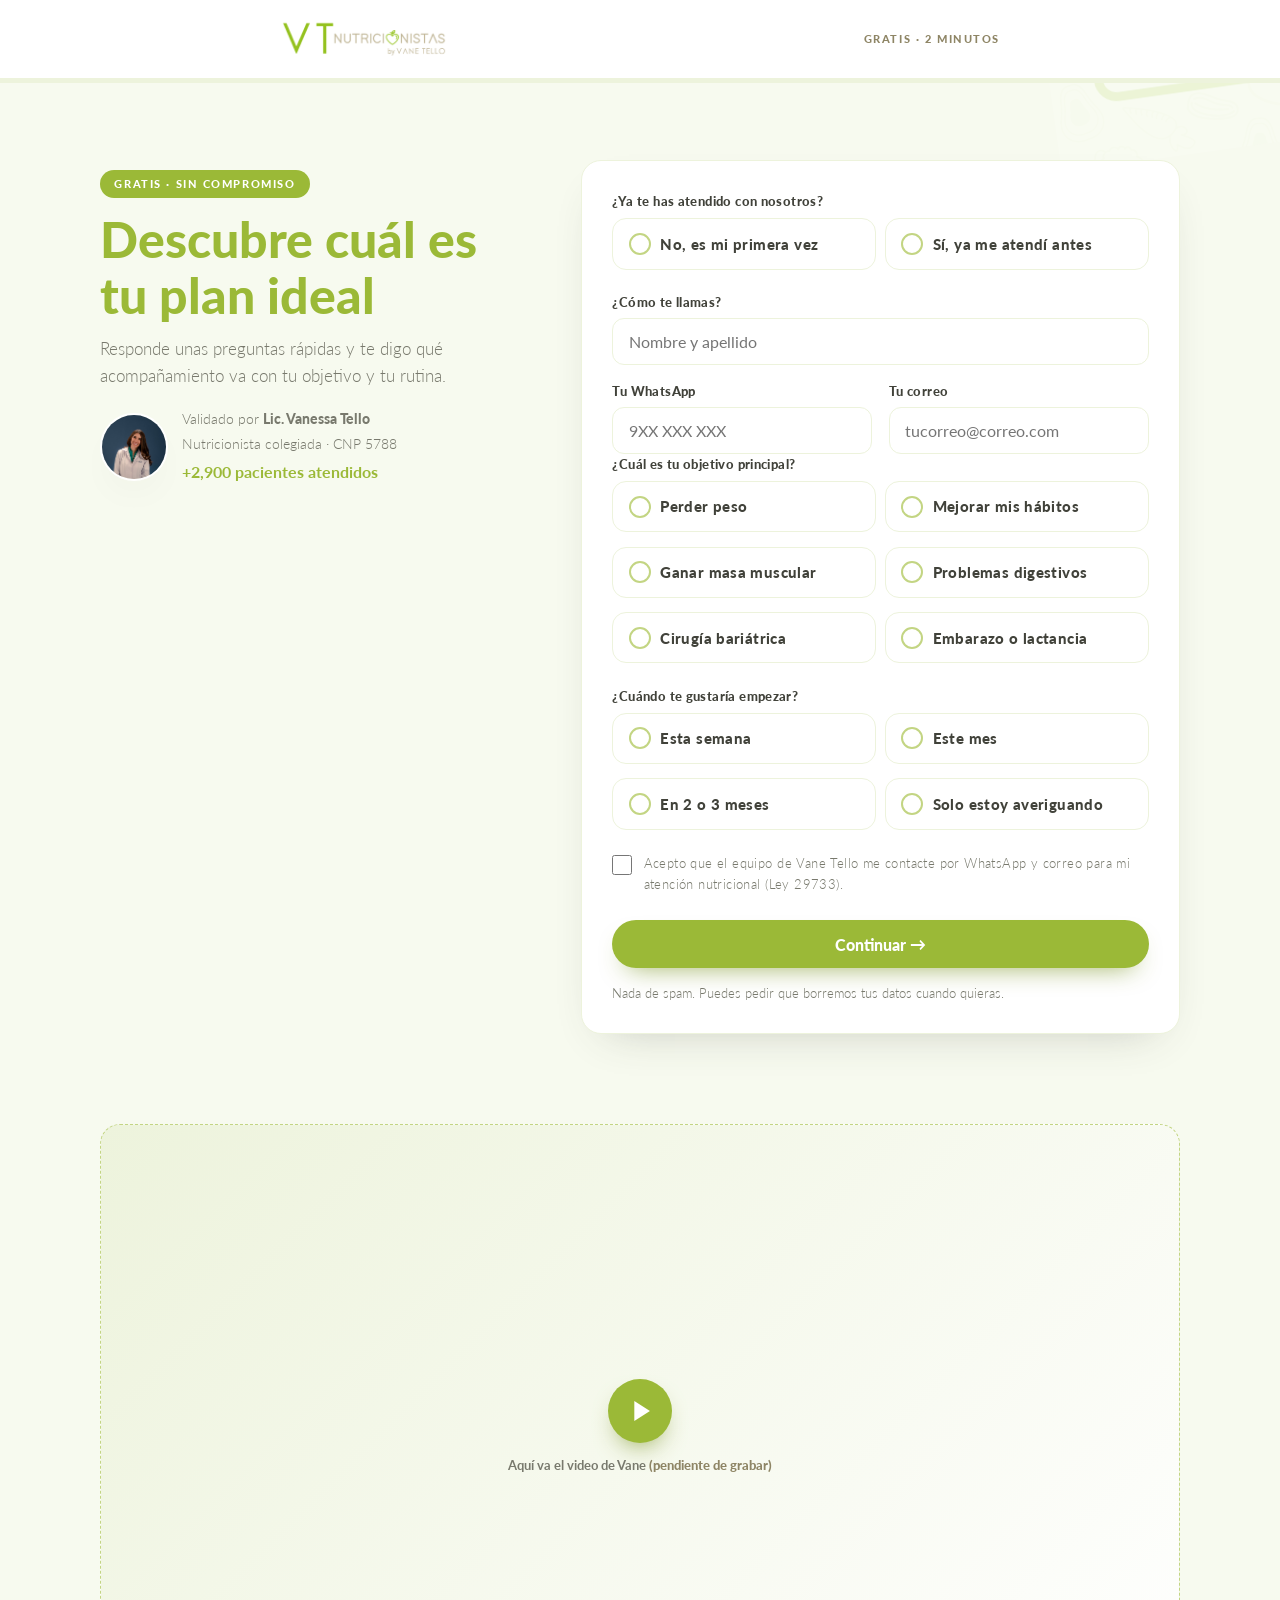
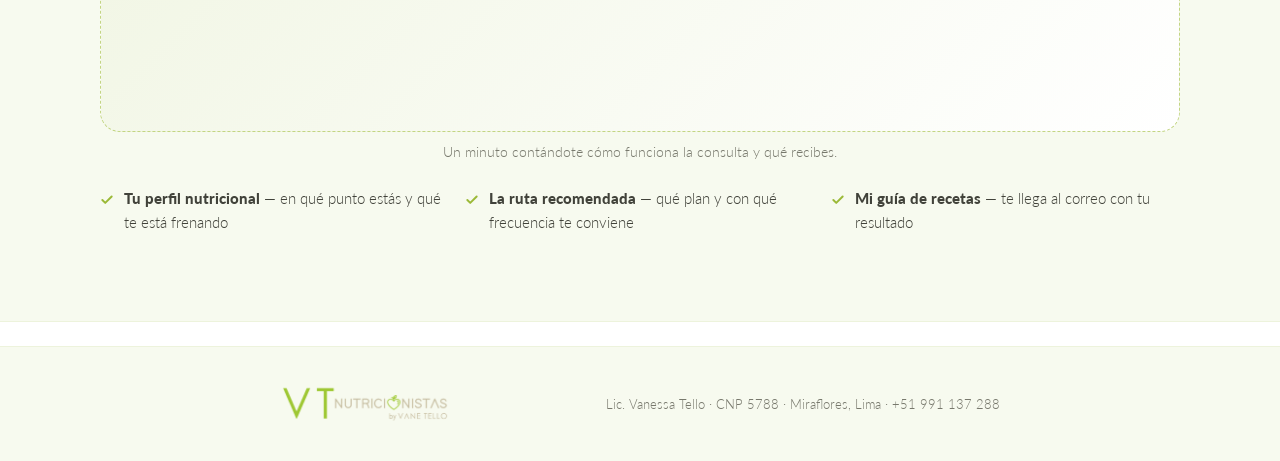
==== index.html @ fd31790a "Página de captación · https://tamibot.github.io/vt-descubre" ====
<!DOCTYPE html>
<html lang="es-PE">
<head>
<meta charset="UTF-8">
<meta name="viewport" content="width=device-width, initial-scale=1">
<title>Descubre tu plan ideal · Vane Tello</title>
<meta name="description" content="Test gratuito de 2 minutos: descubre qué tipo de plan de alimentación va con tu cuerpo, tu objetivo y tu rutina. Con la Lic. Vanessa Tello (CNP 5788).">
<link rel="icon" href="brand/VT-Verde.png">
<meta name="robots" content="noindex">
<meta name="theme-color" content="#9BB937">
<!-- Vista previa cuando el enlace se pega en WhatsApp, Instagram o Facebook.
     TODO: al publicar, cambiar el dominio de og:url y og:image por el real
     (https://descubre.vanessatello.com.pe/...). WhatsApp exige URL absoluta. -->
<meta property="og:type" content="website">
<meta property="og:site_name" content="Vane Tello · Nutrición">
<meta property="og:locale" content="es_PE">
<meta property="og:title" content="Descubre cuál es tu plan ideal · Gratis">
<meta property="og:description" content="Responde unas preguntas rápidas y te digo qué acompañamiento nutricional va con tu objetivo y tu rutina. Lic. Vanessa Tello · CNP 5788.">
<meta property="og:url" content="https://tamibot.github.io/vt-descubre/">
<meta property="og:image" content="https://tamibot.github.io/vt-descubre/img/preview-whatsapp.jpg">
<meta property="og:image:width" content="1200">
<meta property="og:image:height" content="630">
<meta property="og:image:alt" content="Lic. Vanessa Tello, nutricionista">
<meta name="twitter:card" content="summary_large_image">
<meta name="twitter:title" content="Descubre cuál es tu plan ideal · Gratis">
<meta name="twitter:description" content="Responde unas preguntas rápidas y te digo qué acompañamiento va con tu objetivo y tu rutina.">
<meta name="twitter:image" content="https://tamibot.github.io/vt-descubre/img/preview-whatsapp.jpg">
<link rel="preconnect" href="https://fonts.googleapis.com">
<link rel="preconnect" href="https://fonts.gstatic.com" crossorigin>
<!-- Marca: títulos en script (equivalente a Highest) + cuerpo en Lato, según el Manual de Identidad. -->
<link href="https://fonts.googleapis.com/css2?family=Lato:wght@300;400;700;900&display=swap" rel="stylesheet">
<style>
:root{
  --verde:#9BB937; --verde-osc:#7A9425; --verde-cl:#C3D583; --verde-pal:#EDF3DC; --verde-hum:#F7FAEF;
  --taupe:#8E8565; --taupe-cl:#C3BCA8; --naranja:#F7903C; --naranja-pal:#FEF0E3;
  --amarillo:#F4E9AB; --amarillo-pal:#FBF6DE;
  --tinta:#41423A; --tinta-sv:#78796D; --sans:'Lato',system-ui,sans-serif;
  --r:20px; --sombra:0 18px 44px -26px rgba(65,66,58,.32);
}
*{box-sizing:border-box;margin:0;padding:0}
body{
  font-family:var(--sans);font-weight:400;color:var(--tinta);background:#fff;
  font-size:17px;line-height:1.6;-webkit-font-smoothing:antialiased;
  /* teléfonos con notch: que nada quede debajo del indicador de inicio */
  padding-bottom:env(safe-area-inset-bottom);
}
img{max-width:100%;display:block}
a{color:inherit;text-decoration:none}
.wrap{width:min(720px,92vw);margin-inline:auto}
h1{font-family:var(--sans);font-weight:900;font-size:clamp(2rem,5.4vw,3.1rem);line-height:1.14;color:var(--verde)}
h2{font-family:var(--sans);font-weight:900;font-size:clamp(1.7rem,4.2vw,2.4rem);color:var(--verde);line-height:1.2}
p{max-width:60ch}
.lead{font-size:1.06rem;color:var(--tinta-sv);font-weight:300}

/* ---- barra superior ---- */
.top{
  position:sticky;top:0;z-index:40;background:rgba(255,255,255,.95);
  backdrop-filter:blur(10px);border-bottom:1px solid var(--verde-pal);
}
.top .wrap{display:flex;align-items:center;justify-content:space-between;gap:1rem;padding:.7rem 0}
.lock{display:flex;align-items:center;min-height:48px}
/* El logo es un lockup horizontal de 3:1 —"V T NUTRICIONISTAS by Vane Tello"—,
   no una marca compacta. Escalarlo por ALTURA lo dejaba en 34px de alto y unos
   100 de ancho: a ese tamaño "NUTRICIONISTAS" mide 8 píxeles y no se lee.
   Se dimensiona por ancho, que es la medida que manda en un lockup. */
.lock img{width:clamp(140px,36vw,168px);height:auto}
.lock b{font-weight:300;letter-spacing:.24em;font-size:.78rem;color:var(--verde-osc);text-transform:uppercase;white-space:nowrap}
.paso-tag{font-size:.7rem;font-weight:900;letter-spacing:.14em;text-transform:uppercase;color:var(--taupe);white-space:nowrap}
.barra{height:4px;background:var(--verde-pal)}
.barra i{display:block;height:100%;width:0;background:var(--verde);transition:width .45s cubic-bezier(.2,.8,.2,1)}
@media(max-width:520px){.lock b{letter-spacing:.1em;font-size:.7rem}.paso-tag{font-size:.62rem}}
@media(max-width:899px){
  /* En móvil la promesa se comprime: el primer campo tiene que verse ya. */
  .promesa h1{font-size:1.75rem;margin:.5rem 0 .4rem}
  .promesa .lead{font-size:.94rem}
  .promesa .avala{display:none}          /* la credibilidad se repite abajo */
  .entrada{gap:.9rem}
}

/* ---- pasos ---- */
.paso{display:none;padding:clamp(1.6rem,4vw,2.8rem) 0 3.4rem;animation:entra .45s cubic-bezier(.2,.8,.2,1)}
.paso.on{display:block}
@keyframes entra{from{opacity:0;transform:translateY(12px)}to{opacity:1;transform:none}}

/* ---- entrada (promesa + primer formulario juntos, sin clic previo) ---- */
.hero{background:var(--verde-hum);border-bottom:1px solid var(--verde-pal);position:relative;overflow:hidden}
.hero .deco{position:absolute;right:-9%;top:-16%;width:min(360px,44vw);opacity:.12;pointer-events:none;transform:rotate(-8deg)}
.hero .wrap{position:relative;z-index:2;padding:clamp(1.2rem,3vw,2rem) 0 clamp(1.4rem,3vw,2rem)}
@media(min-width:900px){.hero .wrap{width:min(1080px,94vw)}}
/* Entrada en dos columnas: la promesa a la izquierda, el formulario a la derecha.
   El objetivo es que el primer campo se vea sin hacer scroll. */
.entrada{display:grid;gap:1.2rem}
@media(min-width:900px){
  .entrada{grid-template-columns:.85fr 1.15fr;gap:2.4rem;align-items:start}
  .promesa{padding-top:.5rem}
}
.hero .card{margin-top:0}
.bajo{padding-bottom:clamp(1.6rem,4vw,2.6rem)}

/* Video: por ahora un marco con el botón de play. Se reemplaza por el iframe. */
.video{margin-top:1.6rem}
.video-marco{
  position:relative;aspect-ratio:16/9;border-radius:var(--r);overflow:hidden;
  background:linear-gradient(135deg,var(--verde-pal),#fff);
  border:1.5px dashed var(--verde-cl);
  display:flex;flex-direction:column;align-items:center;justify-content:center;gap:.7rem;
}
.video-play{
  width:64px;height:64px;border-radius:50%;border:0;cursor:pointer;
  background:var(--verde);color:#fff;display:grid;place-items:center;
  box-shadow:0 12px 26px -12px rgba(122,148,37,.9);transition:transform .2s,background .2s;
}
.video-play:hover{background:var(--verde-osc);transform:scale(1.06)}
.video-nota{font-size:.84rem;color:var(--tinta-sv);font-weight:700}
.video-nota b{color:var(--taupe);font-weight:900}
.video-pie{font-size:.86rem;color:var(--tinta-sv);font-weight:300;margin-top:.6rem;text-align:center;margin-inline:auto}
.gratis{
  display:inline-block;background:var(--verde);color:#fff;border-radius:999px;
  padding:.3rem .9rem;font-size:.7rem;font-weight:900;letter-spacing:.14em;text-transform:uppercase;
}
.hero h1{margin:.8rem 0 .7rem}
.entrega{list-style:none;display:grid;gap:.4rem;margin-top:1.4rem}
@media(min-width:700px){.entrega{grid-template-columns:repeat(3,1fr);gap:1rem}}
.entrega li{padding-left:1.5rem;position:relative;font-size:.96rem;font-weight:300}
.entrega li b{font-weight:900}
.entrega li::before{
  content:'';position:absolute;left:0;top:.5em;width:14px;height:14px;background:var(--verde);
  mask:url("data:image/svg+xml,%3Csvg xmlns='http://www.w3.org/2000/svg' viewBox='0 0 24 24'%3E%3Cpath d='M20 6L9 17l-5-5' fill='none' stroke='%23000' stroke-width='3.4' stroke-linecap='round' stroke-linejoin='round'/%3E%3C/svg%3E") center/14px no-repeat;
}
.avala{display:flex;align-items:center;gap:.85rem;margin-top:1.2rem;font-size:.86rem;color:var(--tinta-sv);font-weight:300}
.avala img{width:68px;height:68px;border-radius:50%;object-fit:cover;object-position:52% 16%;border:2.5px solid #fff;box-shadow:var(--sombra);flex:0 0 auto}
.avala .cnp{display:block;margin-top:.18rem}
.avala .pac{display:block;margin-top:.3rem;font-size:.98rem;font-weight:700;color:var(--verde)}

/* ---- formularios ---- */
.card{
  background:#fff;border:1px solid var(--verde-pal);border-radius:var(--r);
  padding:clamp(1.2rem,3vw,1.9rem);box-shadow:var(--sombra);
}
.campo{margin-bottom:1.05rem}
form > .campo:last-of-type{margin-bottom:0}
.dos > .campo{margin-bottom:0}   /* el espacio lo da el gap de la grilla */
label{display:block;font-size:.8rem;font-weight:900;letter-spacing:.03em;margin-bottom:.35rem}
label small{display:block;font-weight:300;letter-spacing:0;color:var(--tinta-sv);font-size:.8rem;margin-top:.1rem}
input,select{
  width:100%;font-family:var(--sans);font-size:1rem;color:var(--tinta);background:#fff;
  padding:.8rem .95rem;border:1.5px solid var(--verde-pal);border-radius:12px;
  transition:border-color .2s,box-shadow .2s;
}
input:focus,select:focus{outline:0;border-color:var(--verde);box-shadow:0 0 0 4px rgba(155,185,55,.17)}
input[aria-invalid=true]{border-color:var(--naranja);background:var(--naranja-pal)}
.err{display:none;font-size:.8rem;color:#C2571A;font-weight:700;margin-top:.3rem}
input[aria-invalid=true]~.err{display:block}
.dos{display:grid;gap:1.05rem}
@media(min-width:600px){.dos{grid-template-columns:1fr 1fr}}

/* opciones */
fieldset{border:0}
legend{font-size:.8rem;font-weight:900;letter-spacing:.03em;margin-bottom:.4rem}
legend small{display:block;font-weight:300;letter-spacing:0;color:var(--tinta-sv);font-size:.8rem}
.ops{display:grid;gap:.55rem}
@media(min-width:560px){.ops.g2{grid-template-columns:1fr 1fr}}
.op{position:relative}
.op input{position:absolute;opacity:0;width:0;height:0}
.op span{
  display:flex;align-items:center;gap:.6rem;cursor:pointer;
  border:1.5px solid var(--verde-pal);border-radius:14px;padding:.78rem .95rem;
  font-size:.95rem;transition:border-color .2s,background .2s,transform .2s;
}
.op span::before{
  content:'';flex:0 0 18px;height:18px;border-radius:50%;
  border:2px solid var(--verde-cl);transition:background .2s,border-color .2s,box-shadow .2s;
}
.op input:checked+span{border-color:var(--verde);background:var(--verde-hum)}
.op input:checked+span::before{background:var(--verde);border-color:var(--verde);box-shadow:inset 0 0 0 3px #fff}
.op input:focus-visible+span{box-shadow:0 0 0 4px rgba(155,185,55,.2)}
.op span:hover{transform:translateX(2px)}
.ops.multi .op span::before{border-radius:5px}

/* consentimiento */
.consent{display:flex;gap:.7rem;align-items:flex-start;margin-top:1.1rem;font-size:.84rem;font-weight:300;color:var(--tinta-sv)}
.consent input{width:20px;height:20px;flex:0 0 20px;margin-top:2px;accent-color:var(--verde)}

/* botones */
.btn{
  display:inline-flex;align-items:center;justify-content:center;gap:.5rem;
  font-family:var(--sans);font-weight:900;font-size:1rem;
  padding:.92rem 1.7rem;border:0;border-radius:999px;cursor:pointer;
  transition:transform .22s cubic-bezier(.2,.8,.2,1),box-shadow .22s,background .22s,border-color .22s;
}
.btn-p{background:var(--verde);color:#fff;box-shadow:0 12px 26px -14px rgba(122,148,37,.85)}
.btn-p:hover{background:var(--verde-osc);transform:translateY(-2px)}
.btn-p:disabled{background:var(--taupe-cl);box-shadow:none;cursor:wait;transform:none}
.btn-s{background:#fff;color:var(--taupe);border:1.5px solid var(--taupe-cl);font-weight:700}
.btn-s:hover{border-color:var(--taupe);transform:translateY(-2px)}
.btn-wa{background:var(--naranja);color:#fff;box-shadow:0 12px 26px -14px rgba(247,144,60,.9)}
.btn-wa:hover{transform:translateY(-2px);filter:brightness(1.05)}
.acciones{display:flex;flex-wrap:wrap;gap:.7rem;align-items:center;margin-top:1.5rem}
.acciones .btn-p{flex:1;min-width:210px}
.aviso{font-size:.8rem;color:var(--tinta-sv);font-weight:300;margin-top:.9rem}

/* cabecera de paso */
.paso-cab{margin-bottom:1.5rem}
.paso-cab .n{font-size:.72rem;font-weight:900;letter-spacing:.16em;text-transform:uppercase;color:var(--verde-osc)}
.paso-cab h2{margin:.3rem 0 .35rem}
.paso-cab p{color:var(--tinta-sv);font-weight:300}
.aviso-vuelve{
  background:var(--verde-pal);border-radius:14px;padding:.8rem 1rem;font-size:.92rem;
  color:var(--tinta);margin-bottom:1rem;line-height:1.5;
}
.retomar{
  background:var(--amarillo-pal);border:1px solid var(--amarillo);border-radius:14px;
  padding:.8rem 1rem;font-size:.9rem;margin-bottom:1.2rem;font-weight:300;
}
.retomar b{font-weight:900}

/* ---- resultado ---- */
.res-hero{background:var(--verde);color:#fff;border-radius:var(--r);padding:clamp(1.5rem,4vw,2.3rem);position:relative;overflow:hidden}
.res-hero .et{font-size:.72rem;font-weight:900;letter-spacing:.16em;text-transform:uppercase;opacity:.85}
.res-hero h2{color:#fff;margin:.35rem 0 .55rem;position:relative}
.res-hero p{color:rgba(255,255,255,.93);font-weight:300;position:relative}
.rec{display:grid;gap:1rem;margin-top:1.3rem}
@media(min-width:680px){.rec{grid-template-columns:1.1fr .9fr}}
.eti{font-size:.72rem;font-weight:900;letter-spacing:.16em;text-transform:uppercase;color:var(--taupe)}
.rec-plan{background:var(--amarillo-pal);border:1px solid var(--amarillo);border-radius:16px;padding:1.25rem}
/* Los iconos vienen con fondo blanco (no transparente): multiply los integra al bloque. */
.rec-plan img{width:54px;margin-bottom:.45rem;mix-blend-mode:multiply}
.rec-plan .t{font-family:var(--sans);font-size:1.5rem;color:var(--verde-osc);line-height:1.2}
.rec-lista{background:var(--verde-hum);border:1px solid var(--verde-pal);border-radius:16px;padding:1.25rem}
.rec-lista ul{list-style:none;display:grid;gap:.55rem;font-size:.94rem;margin-top:.5rem;font-weight:300}
.rec-lista li{padding-left:1.4rem;position:relative}
.rec-lista li::before{
  content:'';position:absolute;left:0;top:.42em;width:14px;height:14px;background:var(--verde);
  mask:url("data:image/svg+xml,%3Csvg xmlns='http://www.w3.org/2000/svg' viewBox='0 0 24 24'%3E%3Cpath d='M20 6L9 17l-5-5' fill='none' stroke='%23000' stroke-width='3.4' stroke-linecap='round' stroke-linejoin='round'/%3E%3C/svg%3E") center/14px no-repeat;
}
.res-cta{background:#fff;border:1px solid var(--verde-pal);border-radius:16px;padding:1.35rem;margin-top:1rem;text-align:center}
.res-cta p{margin-inline:auto}

footer{background:var(--verde-hum);border-top:1px solid var(--verde-pal);padding:1.8rem 0;margin-top:1.5rem}
footer .wrap{display:flex;flex-wrap:wrap;gap:.9rem;justify-content:space-between;align-items:center;font-size:.82rem;color:var(--tinta-sv);font-weight:300}
/* En el teléfono se toca con el dedo: 44px mínimo en todo lo que se pulsa. */
footer a{display:inline-flex;align-items:center;min-height:44px}
footer img{width:170px;opacity:.9}

.sr{position:absolute;width:1px;height:1px;overflow:hidden;clip:rect(0 0 0 0);white-space:nowrap}
@media(prefers-reduced-motion:reduce){*{animation:none!important;transition:none!important}}
</style>
</head>
<body>

<div class="top">
  <div class="wrap">
    <a class="lock" href="index.html"><img src="brand/VT-Hoja-membretada.png" alt="VT Nutricionistas by Vane Tello"></a>
    <span class="paso-tag" id="tag">Gratis · 2 minutos</span>
  </div>
  <div class="barra"><i id="barra"></i></div>
</div>

<p class="sr" role="status" aria-live="polite" id="anuncio"></p>

<!-- ============ PASO 1 · PROMESA + CONTACTO (una sola pantalla) ============ -->
<section class="paso on hero" id="p1">
  <img class="deco" src="brand/Cita-unica-virtual.png" alt="">
  <div class="wrap entrada">
    <!-- Columna izquierda: la promesa, corta. En móvil va arriba del formulario
         pero comprimida, para que el primer campo quede sobre la línea de pliegue. -->
    <div class="promesa">
      <span class="gratis">Gratis · sin compromiso</span>
      <h1>Descubre cuál es<br>tu plan ideal</h1>
      <p class="lead">Responde unas preguntas rápidas y te digo qué acompañamiento va con tu objetivo y tu rutina.</p>
      <div class="avala">
        <img src="img/foto-vanessa-1-final.jpg" alt="">
        <span>Validado por <b style="font-weight:900">Lic. Vanessa Tello</b>
          <span class="cnp">Nutricionista colegiada · CNP 5788</span>
          <span class="pac">+2,900 pacientes atendidos</span></span>
      </div>
    </div>

    <!-- Columna derecha: el formulario. Es lo primero que se ve. -->
    <form class="card" id="f1" novalidate>
      <div class="retomar" id="retomar" hidden>Te habías quedado a medias. <b>Retomamos donde lo dejaste.</b></div>
      <fieldset class="campo">
        <legend>¿Ya te has atendido con nosotros?</legend>
        <div class="ops g2">
          <label class="op"><input type="radio" name="ya_paciente" value="No, es mi primera vez" required><span>No, es mi primera vez</span></label>
          <label class="op"><input type="radio" name="ya_paciente" value="Sí, ya me atendí antes"><span>Sí, ya me atendí antes</span></label>
        </div>
      </fieldset>
      <div class="campo">
        <label for="nombre">¿Cómo te llamas?</label>
        <input id="nombre" name="nombre" required autocomplete="name" autocapitalize="words" placeholder="Nombre y apellido">
        <span class="err">Escribe tu nombre.</span>
      </div>
      <div class="dos">
        <div class="campo">
          <label for="whatsapp">Tu WhatsApp</label>
          <input id="whatsapp" name="whatsapp" required inputmode="tel" autocomplete="tel" placeholder="9XX XXX XXX">
          <span class="err">Revisa el número: 9 dígitos si es de Perú.</span>
        </div>
        <div class="campo" id="campo-email">
          <label for="email">Tu correo</label>
          <input id="email" name="email" type="email" required autocomplete="email" inputmode="email" autocapitalize="off" spellcheck="false" placeholder="tucorreo@correo.com">
          <span class="err">Revisa el correo.</span>
        </div>
      </div>
      <fieldset class="campo" id="campo-objetivo">
        <legend>¿Cuál es tu objetivo principal?</legend>
        <div class="ops g2">
          <label class="op"><input type="radio" name="objetivo" value="Perder peso" required><span>Perder peso</span></label>
          <label class="op"><input type="radio" name="objetivo" value="Mejorar mis hábitos"><span>Mejorar mis hábitos</span></label>
          <label class="op"><input type="radio" name="objetivo" value="Ganar masa muscular"><span>Ganar masa muscular</span></label>
          <label class="op"><input type="radio" name="objetivo" value="Problemas digestivos"><span>Problemas digestivos</span></label>
          <label class="op"><input type="radio" name="objetivo" value="Cirugía bariátrica"><span>Cirugía bariátrica</span></label>
          <label class="op"><input type="radio" name="objetivo" value="Embarazo o lactancia"><span>Embarazo o lactancia</span></label>
        </div>
      </fieldset>
      <fieldset class="campo" id="campo-cuando">
        <legend>¿Cuándo te gustaría empezar?</legend>
        <div class="ops g2">
          <label class="op"><input type="radio" name="cuando" value="Esta semana" required><span>Esta semana</span></label>
          <label class="op"><input type="radio" name="cuando" value="Este mes"><span>Este mes</span></label>
          <label class="op"><input type="radio" name="cuando" value="En 2 o 3 meses"><span>En 2 o 3 meses</span></label>
          <label class="op"><input type="radio" name="cuando" value="Solo estoy averiguando"><span>Solo estoy averiguando</span></label>
        </div>
      </fieldset>
      <label class="consent">
        <input type="checkbox" name="consentimiento" value="si" required>
        <span>Acepto que el equipo de Vane Tello me contacte por WhatsApp y correo para mi atención nutricional (Ley 29733).</span>
      </label>
      <div class="aviso-vuelve" id="aviso-vuelve" hidden>
        Con tu nombre y tu número nos alcanza: ya tenemos tu historia.
        <b>Te escribimos por WhatsApp para retomar.</b>
      </div>
      <div class="acciones">
        <button class="btn btn-p" type="submit">Continuar →</button>
      </div>
      <p class="aviso">Nada de spam. Puedes pedir que borremos tus datos cuando quieras.</p>
    </form>
  </div>

  <!-- Debajo del pliegue: el video y el detalle. Quien ya se convenció llena arriba;
       quien necesita más, baja. -->
  <div class="wrap bajo">
    <!-- TODO video: reemplazar este bloque por el iframe de YouTube o Vimeo cuando
         Vane grabe el video. Sin autoplay: arranca cuando la persona le da play. -->
    <div class="video" id="video">
      <div class="video-marco">
        <button class="video-play" type="button" aria-label="Reproducir el video de presentación">
          <svg viewBox="0 0 24 24" width="34" height="34" aria-hidden="true">
            <path d="M8 5v14l11-7z" fill="currentColor"/>
          </svg>
        </button>
        <span class="video-nota">Aquí va el video de Vane <b>(pendiente de grabar)</b></span>
      </div>
      <p class="video-pie">Un minuto contándote cómo funciona la consulta y qué recibes.</p>
    </div>

    <ul class="entrega">
      <li><b>Tu perfil nutricional</b> — en qué punto estás y qué te está frenando</li>
      <li><b>La ruta recomendada</b> — qué plan y con qué frecuencia te conviene</li>
      <li><b>Mi guía de recetas</b> — te llega al correo con tu resultado</li>
    </ul>
  </div>
</section>

<!-- ============ PASO 2 · PERFIL ============ -->
<section class="paso" id="p2">
  <div class="wrap">
    <div class="paso-cab">
      <span class="n">Paso 2 de 2</span>
      <h2>Cuéntame de ti</h2>
      <p>Última pregunta y te muestro tu resultado.</p>
    </div>
    <form class="card" id="f2" novalidate>
      <fieldset class="campo">
        <legend>¿Cómo prefieres atenderte?</legend>
        <div class="ops g2">
          <label class="op"><input type="radio" name="modalidad" value="Virtual (Zoom)" required><span>Virtual, por Zoom</span></label>
          <label class="op"><input type="radio" name="modalidad" value="Presencial (Miraflores)"><span>Presencial en Miraflores</span></label>
          <label class="op"><input type="radio" name="modalidad" value="Cualquiera"><span>La que haya antes</span></label>
        </div>
      </fieldset>
      <div class="dos">
        <div class="campo">
          <label for="edad">Tu edad</label>
          <select id="edad" name="edad" required>
            <option value="">Elige</option>
            <option>Menos de 25</option><option>25 a 34</option><option>35 a 44</option>
            <option>45 a 54</option><option>55 o más</option>
          </select>
        </div>
        <div class="campo">
          <label for="pais">¿Desde dónde nos escribes?</label>
          <select id="pais" name="pais" required>
            <option value="">Elige tu país</option>
            <option>Perú</option>
            <option>Estados Unidos</option><option>España</option><option>Chile</option>
            <option>Argentina</option><option>México</option><option>Colombia</option>
            <option>Ecuador</option><option>Bolivia</option><option>Otro</option>
          </select>
        </div>
      </div>
      <div class="dos" id="zona-peru" hidden>
        <div class="campo">
          <label for="estado">¿En qué departamento?</label>
          <select id="estado" name="estado">
            <option value="">Elige</option>
            <option>Lima</option><option>Arequipa</option><option>La Libertad</option>
            <option>Piura</option><option>Lambayeque</option><option>Cusco</option>
            <option>Junín</option><option>Áncash</option><option>Ica</option>
            <option>Callao</option><option>Otro departamento</option>
          </select>
        </div>
        <div class="campo" id="campo-distrito" hidden>
          <label for="distrito">¿En qué distrito?</label>
          <select id="distrito" name="distrito">
            <option value="">Elige</option>
            <option>Miraflores</option><option>San Isidro</option><option>Surco</option>
            <option>La Molina</option><option>San Borja</option><option>Jesús María</option>
            <option>Magdalena</option><option>Lince</option><option>Barranco</option>
            <option>San Miguel</option><option>Pueblo Libre</option><option>Chorrillos</option>
            <option>Otro distrito</option>
          </select>
        </div>
      </div>
      <fieldset class="campo">
        <legend>¿Has trabajado antes con un nutricionista?</legend>
        <div class="ops g2">
          <label class="op"><input type="radio" name="antes" value="Nunca" required><span>Nunca</span></label>
          <label class="op"><input type="radio" name="antes" value="Sí, y funcionó un tiempo"><span>Sí, funcionó un tiempo</span></label>
          <label class="op"><input type="radio" name="antes" value="Sí, pero no funcionó"><span>Sí, pero no funcionó</span></label>
          <label class="op"><input type="radio" name="antes" value="Estoy en tratamiento"><span>Estoy en tratamiento ahora</span></label>
        </div>
      </fieldset>
      <fieldset class="campo">
        <legend>¿Qué es lo que más te cuesta?<small>Puedes marcar varias</small></legend>
        <div class="ops multi g2" id="ops-dificultad"></div>
      </fieldset>
      <div class="acciones">
        <button class="btn btn-p" type="submit">Ver mi resultado →</button>
        <button class="btn btn-s" type="button" data-ir="1">Volver</button>
      </div>
    </form>
  </div>
</section>

<!-- ============ RESULTADO ============ -->
<section class="paso" id="p4">
  <div class="wrap">
    <div class="res-hero">
      <span class="et">Tu resultado</span>
      <h2 id="r-titulo">Tu perfil</h2>
      <p id="r-texto"></p>
    </div>
    <div class="rec">
      <div class="rec-plan">
        <img id="r-icono" src="brand/Cita-unica-virtual.png" alt="">
        <span class="eti">Ruta recomendada</span>
        <div class="t" id="r-plan"></div>
        <div id="r-precio" style="font-size:1.35rem;font-weight:700;color:var(--verde);margin-top:.15rem"></div>
        <p style="font-size:.92rem;color:var(--tinta-sv);font-weight:300;margin-top:.35rem" id="r-plan-por"></p>
      </div>
      <div class="rec-lista">
        <span class="eti">Tu plan incluiría</span>
        <ul id="r-incluye"></ul>
      </div>
    </div>
    <div class="res-cta">
      <h2 style="font-size:clamp(1.5rem,3.6vw,2rem)" id="r-cierre">¿Lo vemos juntas?</h2>
      <!-- OJO: la guía se envía por el workflow del CRM. No publicar hasta que ese envío esté conectado. -->
      <p class="lead" style="font-size:1rem">Hoy mismo te llega tu guía de recetas al correo. Si quieres avanzar, escríbeme y coordinamos tu primera cita — te confirmo horarios el mismo día.</p>
      <div class="acciones" style="justify-content:center">
        <a class="btn btn-wa" id="r-wa" href="#" target="_blank" rel="noopener">Escribirle a Vane por WhatsApp</a>
        <a class="btn btn-s" href="index.html#servicios">Ver todos los planes y precios</a>
      </div>
      <p class="aviso">Tus respuestas quedan en tu ficha del consultorio. Las ve solo la Lic. Vanessa
        y su equipo, y sirven para que no tengas que repetir nada en la consulta.</p>
    </div>
  </div>
</section>

<footer>
  <div class="wrap">
    <img src="brand/VT-Hoja-membretada.png" alt="Vane Tello">
    <span>Lic. Vanessa Tello · CNP 5788 · Miraflores, Lima · <a href="https://wa.me/51991137288">+51 991 137 288</a></span>
  </div>
</footer>

<script>
/* =======================================================================
   Embudo de captación. Objetivo único: quedarnos con los datos.

   Decisiones que importan:
   - El paso 1 va junto a la promesa, sin pantalla previa: un tap menos.
   - El lead se guarda al terminar el paso 1. Si abandona en el 2 o el 3,
     ya tenemos nombre, WhatsApp, correo, objetivo y urgencia.
   - Si escribe sus datos y se va sin enviar, se manda igual como 'parcial'.
   - Guarda de dónde vino (utm / src / referrer) porque el tráfico llega de
     IG, TikTok, el bot y stories, y hay que poder separarlos.
   - Si vuelve más tarde, retoma donde se quedó.
   ======================================================================= */
const CRM_ENDPOINT = "https://primary-production-9caaf.up.railway.app/webhook/captacion-vt"; // n8n → GHL (flujo "VT · Captación web")
const WA = "51991137288";
const TOTAL = 2;                 // pasos de preguntas; el 3.º es el resultado
const RETOMAR_HORAS = 48;

const lead = {};
let leadId = null;
let pasoActual = 1;
let guardadoContacto = false;

const $ = s => document.querySelector(s);
const pasos = [...document.querySelectorAll('.paso')];

/* ---------- de dónde viene el tráfico ---------- */
function origen(){
  const q = new URLSearchParams(location.search);
  const o = {};
  ['utm_source','utm_medium','utm_campaign','utm_content','src'].forEach(k => {
    const v = q.get(k); if (v) o[k] = v.slice(0, 80);
  });
  if (!o.utm_source && !o.src && document.referrer){
    try{ o.referrer = new URL(document.referrer).hostname; }catch(err){ /* referrer inválido */ }
  }
  return o;
}
Object.assign(lead, origen());

/* ---------- si el bot manda el link con datos, prellenar ---------- */
(function prellenar(){
  const q = new URLSearchParams(location.search);
  const mapa = {n:'nombre', nombre:'nombre', t:'whatsapp', tel:'whatsapp', e:'email', email:'email'};
  for (const [param, campo] of Object.entries(mapa)){
    const v = q.get(param);
    if (v && $('#' + campo) && !$('#' + campo).value) $('#' + campo).value = v.slice(0, 120);
  }
})();

/* ---------- navegación ---------- */
function ir(n){
  pasoActual = n;
  pasos.forEach((p,i) => p.classList.toggle('on', i === n - 1));
  $('#barra').style.width = Math.min(100, (n - 1) / TOTAL * 100) + '%';
  $('#tag').textContent = n === 1 ? 'Gratis · 2 minutos'
                        : n > TOTAL ? 'Tu resultado'
                        : `Paso ${n} de ${TOTAL}`;
  $('#anuncio').textContent = n > TOTAL ? 'Tu resultado está listo.' : `Paso ${n} de ${TOTAL}`;
  if (location.hash !== '#paso-' + n) history.pushState({n}, '', '#paso-' + n);
  window.scrollTo({top:0, behavior:'instant'});
  // Foco en el primer control del paso, para teclado y lectores de pantalla.
  const primero = pasos[n-1]?.querySelector('input:not([type=hidden]),select');
  if (primero && n > 1) primero.focus({preventScroll:true});
}
addEventListener('popstate', () => {
  const n = Number((location.hash.match(/#paso-(\d)/) || [])[1] || 1);
  // No se salta a pasos posteriores sin haber dejado los datos de contacto.
  ir(guardadoContacto ? Math.min(n, TOTAL + 1) : 1);
});
document.querySelectorAll('[data-ir]').forEach(b =>
  b.addEventListener('click', () => ir(Number(b.dataset.ir))));

/* ---------- validación ---------- */
// Perú: 9 dígitos que empiezan en 9. Fuera del Perú no se bloquea.
function normalizarTel(valor){
  const d = String(valor).replace(/\D/g, '');
  if (/^9\d{8}$/.test(d)) return '+51' + d;
  if (/^51 ?9\d{8}$/.test(d)) return '+' + d;
  if (d.length >= 8 && d.length <= 15) return '+' + d;
  return null;
}
function marcar(el, ok){
  el.setAttribute('aria-invalid', ok ? 'false' : 'true');
  return ok;
}
function validar(form){
  let ok = true;
  form.querySelectorAll('input[required],select[required]').forEach(el => {
    if (el.type === 'radio' || el.type === 'checkbox'){
      const grupo = form.querySelectorAll(`[name="${el.name}"]`);
      if (![...grupo].some(x => x.checked)) ok = false;
      return;
    }
    let bien = el.checkValidity() && el.value.trim() !== '';
    if (el.id === 'whatsapp') bien = bien && normalizarTel(el.value) !== null;
    if (!marcar(el, bien)) ok = false;
  });
  if (!ok) form.reportValidity();
  return ok;
}

/* ---------- envío ---------- */
function paquete(etapa){
  return {...lead, etapa, leadId, pagina:location.href, fecha:new Date().toISOString()};
}
async function guardar(etapa){
  const payload = paquete(etapa);
  if (!CRM_ENDPOINT){
    if (!leadId) leadId = 'local-' + Date.now();
    payload.leadId = leadId;
    localStorage.setItem('vt_funnel_' + leadId, JSON.stringify(payload));
    return;
  }
  try{
    const r = await fetch(CRM_ENDPOINT, {
      method:'POST', headers:{'Content-Type':'application/json'}, body:JSON.stringify(payload)
    });
    const data = await r.json().catch(() => ({}));
    if (data.id && !leadId) leadId = data.id;
  }catch(err){
    console.error('CRM no respondió en la etapa ' + etapa, err);
    localStorage.setItem('vt_funnel_fallo_' + Date.now(), JSON.stringify(payload));
  }
}
// Se va sin enviar: mandamos lo que haya con sendBeacon (no bloquea la salida).
function guardarParcial(){
  if (guardadoContacto) return;                       // ya está guardado como lead
  const f = $('#f1');
  const tiene = f.nombre.value.trim() && (f.whatsapp.value.trim() || f.email.value.trim());
  if (!tiene) return;
  const payload = {...paquete('parcial'),
    nombre:f.nombre.value.trim(), whatsapp:f.whatsapp.value.trim(), email:f.email.value.trim(),
    objetivo:f.querySelector('[name=objetivo]:checked')?.value || '',
    cuando:f.querySelector('[name=cuando]:checked')?.value || ''};
  if (CRM_ENDPOINT && navigator.sendBeacon){
    navigator.sendBeacon(CRM_ENDPOINT, new Blob([JSON.stringify(payload)], {type:'application/json'}));
  } else {
    localStorage.setItem('vt_parcial_' + Date.now(), JSON.stringify(payload));
  }
}
addEventListener('pagehide', guardarParcial);
document.addEventListener('visibilitychange', () => { if (document.visibilityState === 'hidden') guardarParcial(); });

/* ---------- retomar donde se quedó ---------- */
function recordar(){
  try{
    localStorage.setItem('vt_progreso', JSON.stringify({lead, leadId, paso:pasoActual, ts:Date.now()}));
  }catch(err){ /* almacenamiento lleno o bloqueado: seguimos igual */ }
}
(function retomar(){
  try{
    const g = JSON.parse(localStorage.getItem('vt_progreso') || 'null');
    if (!g || !g.lead?.nombre) return;
    if (Date.now() - g.ts > RETOMAR_HORAS * 3600e3){ localStorage.removeItem('vt_progreso'); return; }
    Object.assign(lead, g.lead);
    leadId = g.leadId;
    guardadoContacto = true;
    $('#retomar').hidden = false;
    // Vuelve al paso donde estaba, nunca directo al resultado.
    ir(Math.min(g.paso || 2, TOTAL));
  }catch(err){
    console.error('No se pudo retomar el progreso:', err);
  }
})();

function recoger(form){
  const fd = new FormData(form);
  for (const k of new Set(fd.keys())){
    const vals = fd.getAll(k);
    lead[k] = vals.length > 1 ? vals.join(' · ') : vals[0];
  }
  if (lead.whatsapp) lead.whatsapp_e164 = normalizarTel(lead.whatsapp) || '';
}

function conectar(form, etapa, siguiente){
  form.addEventListener('submit', async e => {
    e.preventDefault();
    if (!validar(form)) return;
    recoger(form);
    const btn = form.querySelector('button[type=submit]');
    const txt = btn.textContent;
    btn.disabled = true; btn.textContent = 'Guardando…';
    await guardar(etapa);
    if (etapa === 'contacto') guardadoContacto = true;
    btn.disabled = false; btn.textContent = txt;
    // Quien ya fue paciente no sigue al paso 2: su ficha ya tiene todo eso.
    if (etapa === 'contacto' && window.SOLO_UN_PASO) { pintarGracias(); return; }
    if (siguiente > TOTAL) pintarResultado();
    ir(siguiente);
    // Después de avanzar, así al volver retoma el paso correcto.
    // Si ya terminó no se guarda nada: pintarResultado() limpió el progreso.
    if (siguiente <= TOTAL) recordar();
  });
}
conectar($('#f1'), 'contacto', 2);
conectar($('#f2'), 'perfil', 3);   // 3 > TOTAL ⇒ pinta el resultado

/* Al marcar una opción, lleva la vista al siguiente grupo sin responder. */
document.querySelectorAll('.ops:not(.multi) input[type=radio]').forEach(r => {
  r.addEventListener('change', () => {
    const form = r.closest('form');
    const pend = [...form.querySelectorAll('fieldset,.campo')].find(c => {
      const radios = c.querySelectorAll('input[type=radio]');
      const sel = c.querySelector('select');
      if (radios.length) return ![...radios].some(x => x.checked);
      if (sel) return !sel.value;
      return false;
    });
    if (pend) pend.scrollIntoView({block:'center', behavior:'smooth'});
  });
});

/* ---------- quien ya fue paciente no repite el test ----------
   Muchas personas escriben después de un año diciendo que quieren retomar.
   Hacerles llenar el test completo otra vez es pedirles datos que ya tenemos y
   tratarlas como desconocidas. Si dicen que ya se atendieron, se les piden solo
   nombre y teléfono, y con eso el equipo recupera su historia. */
const camposDeNueva = ['#campo-objetivo', '#campo-cuando', '#campo-email'];

function ajustarSiVuelve(){
  const v = (document.querySelector('input[name="ya_paciente"]:checked') || {}).value || '';
  const vuelve = v.startsWith('Sí');
  camposDeNueva.forEach(sel => {
    const el = document.querySelector(sel);
    if (!el) return;
    el.hidden = vuelve;
    el.querySelectorAll('input,select').forEach(i => { i.required = !vuelve && i.dataset.req === '1'; });
  });
  const aviso = $('#aviso-vuelve');
  if (aviso) aviso.hidden = !vuelve;
  const btn = document.querySelector('#f1 button[type=submit]');
  if (btn) btn.textContent = vuelve ? 'Que me escriban →' : 'Continuar →';
  // Quien vuelve termina en el primer paso: no tiene sentido preguntarle
  // modalidad ni hábitos cuando su ficha ya los tiene.
  window.SOLO_UN_PASO = vuelve;
}
document.querySelectorAll('input[name="ya_paciente"]').forEach(r =>
  r.addEventListener('change', ajustarSiVuelve));

/* ---------- ubicación en cascada ----------
   País siempre; departamento solo si es Perú; distrito solo si es Lima.
   Preguntarle el distrito a alguien de Madrid es ruido, y cada campo de más en
   un formulario cuesta conversión. */
const selPais = $('#pais'), zonaPeru = $('#zona-peru');
const selEstado = $('#estado'), campoDistrito = $('#campo-distrito'), selDistrito = $('#distrito');

function ajustarUbicacion(){
  const esPeru = selPais.value === 'Perú';
  zonaPeru.hidden = !esPeru;
  if (!esPeru){ selEstado.value = ''; selDistrito.value = ''; campoDistrito.hidden = true; return; }
  const esLima = selEstado.value === 'Lima' || selEstado.value === 'Callao';
  campoDistrito.hidden = !esLima;
  if (!esLima) selDistrito.value = '';
}
selPais.addEventListener('change', ajustarUbicacion);
selEstado.addEventListener('change', ajustarUbicacion);

/* ---------- dificultades según el objetivo ----------
   Lo que le cuesta a quien quiere bajar de peso no se parece en nada a lo que le
   cuesta a alguien operado de manga. Con opciones genéricas la persona marca lo
   que más o menos le suena; con las suyas, marca lo que de verdad le pasa — y
   eso es lo que después hace que el seguimiento suene escrito para ella. */
const DIFICULTADES = {
  'Perder peso': ['Antojos y picoteo entre comidas', 'Bajo y vuelvo a subir',
    'Ansiedad al comer', 'No tengo tiempo de cocinar', 'Como fuera de casa',
    'Me da hambre de noche'],
  'Ganar masa muscular': ['No llego a la proteína del día', 'Se me olvida comer',
    'No sé qué comer antes o después de entrenar', 'Como poco y sin hambre',
    'No tengo tiempo de cocinar', 'Los suplementos me confunden'],
  'Problemas digestivos': ['Hinchazón después de comer', 'No sé qué alimento me cae mal',
    'Estreñimiento', 'Acidez o reflujo', 'Como a deshoras', 'Gases'],
  'Cirugía bariátrica': ['Me lleno muy rápido', 'No llego a la proteína del día',
    'Hay alimentos que no tolero', 'Se me olvidan los suplementos',
    'Volví a subir de peso', 'No sé cómo avanzar de textura'],
  'Embarazo o lactancia': ['Náuseas', 'Antojos', 'No sé si estoy comiendo suficiente',
    'Acidez', 'Me preocupa subir de más', 'Anemia o hierro bajo'],
  'Mejorar mis hábitos': ['Como a deshoras', 'No tengo tiempo de cocinar',
    'Como fuera de casa', 'Picoteo todo el día', 'Salto el desayuno',
    'Tomo poca agua'],
};
const DIF_POR_DEFECTO = DIFICULTADES['Mejorar mis hábitos'];

function pintarDificultades(){
  const obj = (document.querySelector('input[name="objetivo"]:checked') || {}).value;
  const caja = $('#ops-dificultad');
  if (!caja) return;
  const marcadas = new Set([...caja.querySelectorAll('input:checked')].map(i => i.value));
  const lista = DIFICULTADES[obj] || DIF_POR_DEFECTO;
  caja.innerHTML = lista.map(v =>
    `<label class="op"><input type="checkbox" name="dificultad" value="${v}"` +
    `${marcadas.has(v) ? ' checked' : ''}><span>${v}</span></label>`).join('');
}
document.querySelectorAll('input[name="objetivo"]').forEach(r =>
  r.addEventListener('change', pintarDificultades));
pintarDificultades();

/* Pantalla corta para quien ya fue paciente: no hay recomendación que darle,
   porque su plan lo define la Lic. mirando su historia. */
function pintarGracias(){
  const r = $('#p4') || $('#p3');
  if (!r) return;
  r.innerHTML = `<div class="wrap"><div class="res-hero">
      <span class="et">Listo</span>
      <h2 id="r-titulo">¡Qué bueno que vuelvas!</h2>
      <p class="lead">Ya tenemos tu historia, así que no hace falta que llenes nada más.
      Te escribimos por WhatsApp para coordinar tu control.</p>
      <a class="btn btn-p" href="https://wa.me/51991137288" style="margin-top:1.4rem;display:inline-block">
        Escribir por WhatsApp ahora →</a>
    </div></div>`;
  ir(TOTAL + 1);
  try { localStorage.removeItem(CLAVE); } catch (e) {}
}

/* ---------- resultado ---------- */
function recomendar(l){
  const cond = l.condicion || 'Ninguna';
  const obj = l.objetivo || '';
  // La elección explícita manda. Lima solo decide cuando dijo "la que haya antes".
  const mod = l.modalidad || '';
  // "La que haya antes" se resuelve a presencial solo si puede llegar a Miraflores:
  // Lima o Callao. Antes se miraba `ciudad`, que ya no existe.
  const cerca = l.estado === 'Lima' || l.estado === 'Callao';
  const presencial = mod.startsWith('Presencial') || (mod === 'Cualquiera' && cerca);
  let perfil, plan, icono, porque, precio, cierre;

  if (cond === 'Cirugía bariátrica' || obj === 'Cirugía bariátrica'){
    perfil = 'Acompañamiento bariátrico';
    plan = presencial ? 'Paquete bariátrico presencial' : 'Paquete bariátrico virtual';
    precio = presencial ? 'S/1,100' : 'S/870';
    cierre = 'Empecemos por tu primera cita';
    icono = 'brand/Paquete-Bariatrico.png';
    porque = 'Tu caso necesita control de proteína, suplementación y textura por etapas: son 5 citas, una al mes, durante 5 meses. Es una especialidad, no una dieta genérica.';
  } else if (cond === 'Embarazo o lactancia' || obj === 'Embarazo o lactancia'){
    perfil = 'Nutrición en embarazo y lactancia';
    plan = presencial ? 'Cita presencial' : 'Cita virtual';
    precio = presencial ? 'S/240' : 'S/200';
    cierre = 'Reservemos tu primera consulta';
    icono = 'brand/Paquete-Embarazo.png';
    porque = 'Aquí no se trata de bajar de peso, sino de cubrir requerimientos tuyos y del bebé en cada trimestre.';
  } else if (cond === 'Digestiva (colon, gastritis, reflujo)' || obj === 'Problemas digestivos'){
    perfil = 'Enfoque digestivo y microbiota';
    plan = presencial ? 'Paquete Vane Tello presencial' : 'Paquete Vane Tello virtual';
    precio = presencial ? 'S/880' : 'S/700';
    cierre = 'Ordenemos tus síntomas por fases';
    icono = presencial ? 'brand/Cita-unica-presencial.png' : 'brand/Cita-unica-virtual.png';
    porque = 'Los síntomas digestivos se ordenan por fases: primero calmamos, después reintroducimos. Por eso conviene consulta + control.';
  } else if (l.antes === 'Sí, pero no funcionó' || (l.dificultad || '').includes('Bajo y vuelvo a subir')){
    perfil = 'Romper el ciclo de rebote';
    plan = presencial ? 'Paquete Vane Tello presencial' : 'Paquete Vane Tello virtual';
    precio = presencial ? 'S/880' : 'S/700';
    cierre = 'Esta vez, con el ajuste incluido';
    icono = presencial ? 'brand/Cita-unica-presencial.png' : 'brand/Cita-unica-virtual.png';
    porque = 'Si ya bajaste y volviste a subir, el problema no es el plan inicial: es el ajuste. El control a las 2 semanas es la pieza que faltaba.';
  } else if (obj === 'Ganar masa muscular'){
    perfil = 'Composición corporal';
    plan = 'Cita presencial con evaluación SECA';
    precio = 'S/240';
    cierre = 'Midamos de dónde partes';
    icono = 'brand/Cita-unica-presencial.png';
    porque = 'Para ganar músculo hay que medir masa muscular, no solo peso. La balanza de bioimpedancia lo muestra.';
  } else if (l.cuando === 'Solo estoy averiguando'){
    perfil = 'Primer paso, sin apuro';
    plan = presencial ? 'Cita presencial' : 'Cita virtual';
    precio = presencial ? 'S/240' : 'S/200';
    cierre = 'Una sola consulta, sin compromiso';
    icono = presencial ? 'brand/Cita-unica-presencial.png' : 'brand/Cita-unica-virtual.png';
    porque = 'Empieza con una sola consulta y tu plan de 7 días. Si te acomoda, seguimos; si no, ya te llevas algo que sirve.';
  } else {
    perfil = obj === 'Perder peso' ? 'Pérdida de peso sostenible' : 'Construcción de hábitos';
    plan = presencial ? 'Paquete Vane Tello presencial' : 'Paquete Vane Tello virtual';
    precio = presencial ? 'S/880' : 'S/700';
    cierre = obj === 'Perder peso' ? 'Empecemos por tu plan de 7 días' : 'Armemos tus hábitos con un plan real';
    icono = presencial ? 'brand/Cita-unica-presencial.png' : 'brand/Cita-unica-virtual.png';
    porque = 'Consulta + control a las 2 semanas: es donde se ajusta el plan a lo que de verdad pudiste cumplir.';
  }

  const incluye = [
    'Plan de alimentación de 7 días con recetas y porciones',
    'Historia clínica completa y revisión de tus exámenes',
    presencial ? 'Evaluación de composición corporal con balanza SECA' : 'Seguimiento de medidas y avance por WhatsApp',
    'Opciones de reemplazo para cuando comes fuera',
    l.cuando === 'Esta semana' ? 'Prioridad en la agenda de esta semana' : 'Control recomendado cada 2 semanas'
  ];
  return {perfil, plan, icono, porque, incluye, precio, cierre};
}

function pintarResultado(){
  const r = recomendar(lead);
  const nombre = (lead.nombre || '').split(' ')[0];
  $('#r-titulo').textContent = nombre ? `${nombre}, tu perfil es: ${r.perfil}` : `Tu perfil es: ${r.perfil}`;
  $('#r-texto').textContent = r.porque;
  $('#r-plan').textContent = r.plan;
  $('#r-precio').textContent = r.precio || '';
  $('#r-cierre').textContent = r.cierre || '¿Lo vemos juntas?';
  $('#r-icono').src = r.icono;
  const esPaquete = /Paquete/.test(r.plan);
  const donde = lead.modalidad === 'Presencial (Miraflores)'
    ? 'Presencial, en la Clínica Avendaño de Miraflores (martes y jueves).'
    : 'Virtual por Zoom, desde donde estés.';
  const cuantas = /bariátrico/.test(r.plan) ? ' Son 5 citas, una al mes.'
                : esPaquete ? ' Son 4 citas y 4 planes en 6 semanas.' : '';
  $('#r-plan-por').textContent = donde + cuantas;
  $('#r-incluye').innerHTML = r.incluye.map(t => `<li>${t}</li>`).join('');
  const msg = `Hola Vane, soy ${lead.nombre}. Hice el test y me salió: ${r.perfil}. Quiero avanzar con ${r.plan}.`;
  $('#r-wa').href = `https://wa.me/${WA}?text=${encodeURIComponent(msg)}`;
  localStorage.removeItem('vt_progreso');   // terminó: ya no hay nada que retomar
}

/* ---------- Autocomprobación: descubre.html?selftest=1 ---------- */
if (new URLSearchParams(location.search).get('selftest')){
  const fallos = [];
  const casos = [
    [{objetivo:'Cirugía bariátrica'}, 'Acompañamiento bariátrico'],
    [{objetivo:'Embarazo o lactancia'}, 'Nutrición en embarazo y lactancia'],
    [{objetivo:'Problemas digestivos'}, 'Enfoque digestivo y microbiota'],
    [{objetivo:'Perder peso', antes:'Sí, pero no funcionó'}, 'Romper el ciclo de rebote'],
    [{objetivo:'Ganar masa muscular'}, 'Composición corporal'],
    [{objetivo:'Perder peso', cuando:'Solo estoy averiguando'}, 'Primer paso, sin apuro'],
    [{objetivo:'Perder peso', cuando:'Esta semana'}, 'Pérdida de peso sostenible'],
    [{objetivo:'Mejorar mis hábitos'}, 'Construcción de hábitos'],
  ];
  casos.forEach(([l, esperado]) => {
    const r = recomendar(l);
    if (r.perfil !== esperado) fallos.push(`${JSON.stringify(l)} → esperaba "${esperado}", dio "${r.perfil}"`);
    if (!r.icono || r.incluye.length !== 5) fallos.push('ruta incompleta: ' + r.perfil);
    if (!r.precio || !r.cierre) fallos.push('ruta sin precio o sin cierre: ' + r.perfil);
  });
  const tels = [
    ['987654321', '+51987654321'],
    ['999 888 777', '+51999888777'],
    ['51987654321', '+51987654321'],
    ['+1 305 555 4444', '+13055554444'],
    ['12345', null],
    ['no es un número', null],
  ];
  tels.forEach(([entrada, esperado]) => {
    const dio = normalizarTel(entrada);
    if (dio !== esperado) fallos.push(`tel "${entrada}" → esperaba ${esperado}, dio ${dio}`);
  });
  console.log(fallos.length ? '❌ ' + fallos.join('\n') : `✅ ${casos.length} rutas + ${tels.length} teléfonos OK`);
  document.title = (fallos.length ? '❌ ' + fallos.length + ' fallos' : '✅ selftest OK') + ' · descubre';
}
</script>
</body>
</html>
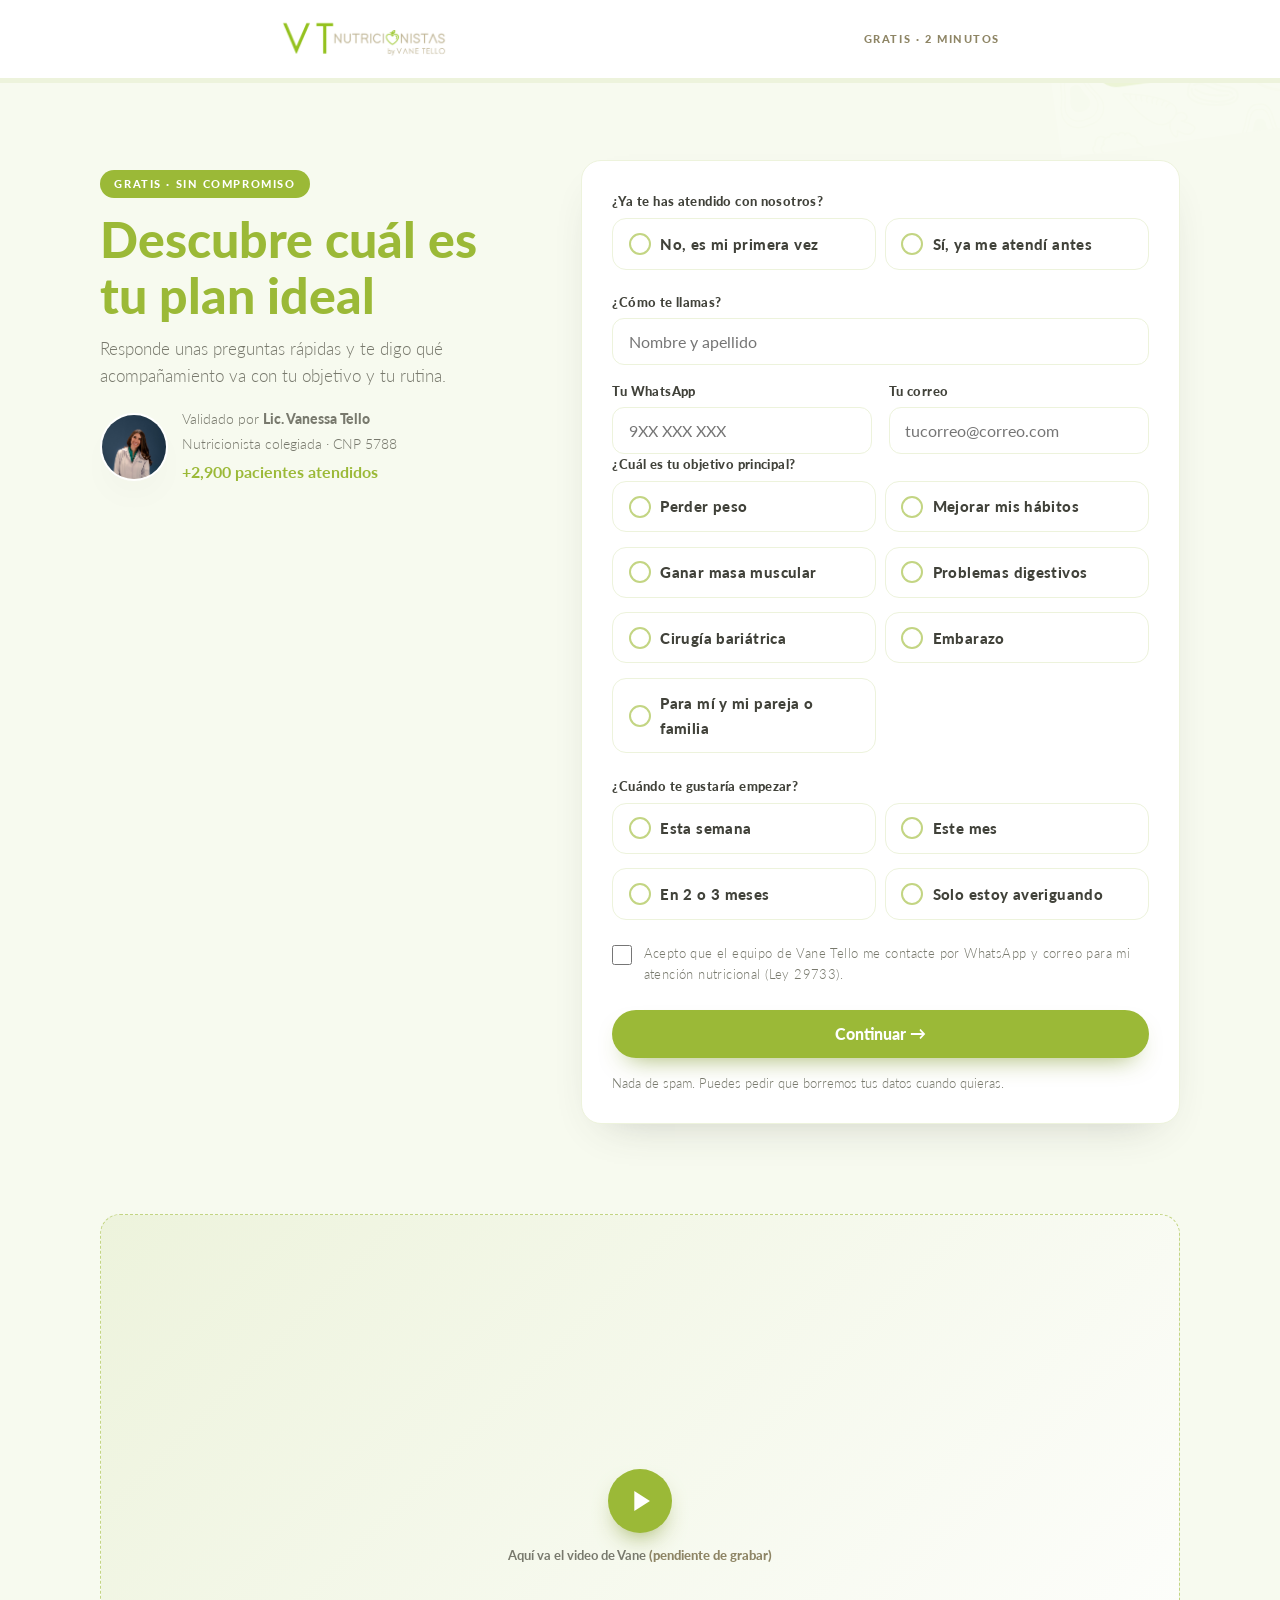
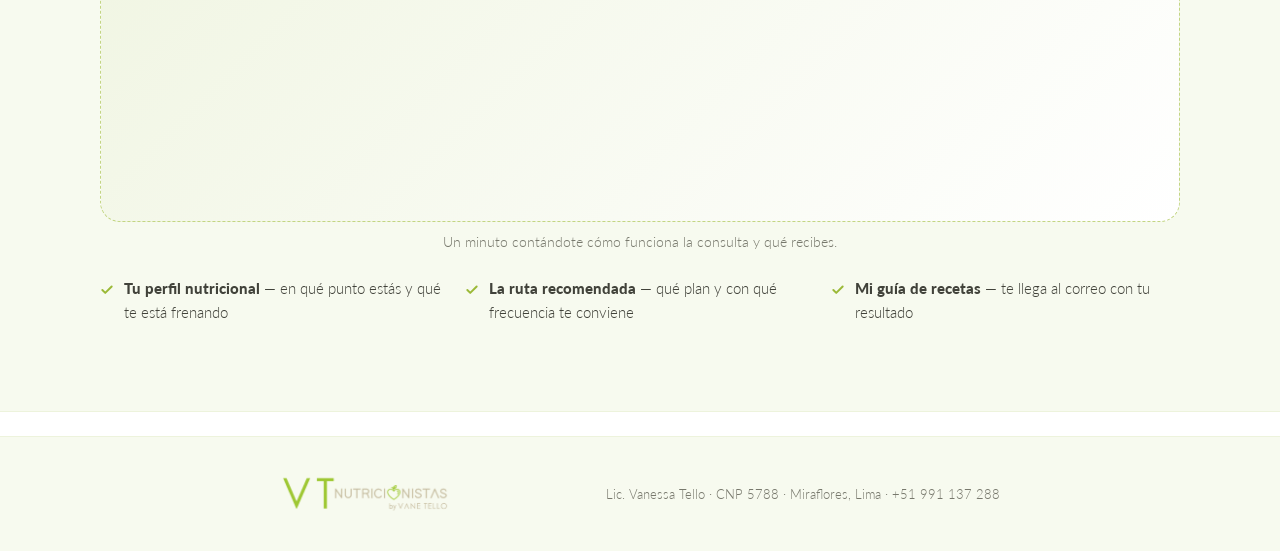
==== commit c7a0a8e4: "Página de captación · https://tamibot.github.io/vt-descubre" ====
--- a/index.html
+++ b/index.html
@@ -311,7 +311,8 @@
           <label class="op"><input type="radio" name="objetivo" value="Ganar masa muscular"><span>Ganar masa muscular</span></label>
           <label class="op"><input type="radio" name="objetivo" value="Problemas digestivos"><span>Problemas digestivos</span></label>
           <label class="op"><input type="radio" name="objetivo" value="Cirugía bariátrica"><span>Cirugía bariátrica</span></label>
-          <label class="op"><input type="radio" name="objetivo" value="Embarazo o lactancia"><span>Embarazo o lactancia</span></label>
+          <label class="op"><input type="radio" name="objetivo" value="Embarazo o lactancia"><span>Embarazo</span></label>
+          <label class="op"><input type="radio" name="objetivo" value="Pareja o familia"><span>Para mí y mi pareja o familia</span></label>
         </div>
       </fieldset>
       <fieldset class="campo" id="campo-cuando">
@@ -459,6 +460,7 @@
         <div class="t" id="r-plan"></div>
         <div id="r-precio" style="font-size:1.35rem;font-weight:700;color:var(--verde);margin-top:.15rem"></div>
         <p style="font-size:.92rem;color:var(--tinta-sv);font-weight:300;margin-top:.35rem" id="r-plan-por"></p>
+        <p style="font-size:.88rem;color:var(--tinta);margin-top:.5rem;border-top:1px solid var(--verde-pal);padding-top:.5rem" id="r-alt" hidden></p>
       </div>
       <div class="rec-lista">
         <span class="eti">Tu plan incluiría</span>
@@ -468,9 +470,9 @@
     <div class="res-cta">
       <h2 style="font-size:clamp(1.5rem,3.6vw,2rem)" id="r-cierre">¿Lo vemos juntas?</h2>
       <!-- OJO: la guía se envía por el workflow del CRM. No publicar hasta que ese envío esté conectado. -->
-      <p class="lead" style="font-size:1rem">Hoy mismo te llega tu guía de recetas al correo. Si quieres avanzar, escríbeme y coordinamos tu primera cita — te confirmo horarios el mismo día.</p>
+      <p class="lead" style="font-size:1rem">Hoy mismo te llega tu guía de recetas al correo. Si quieres avanzar, escríbenos y coordinamos tu primera cita — te confirmamos horarios el mismo día.</p>
       <div class="acciones" style="justify-content:center">
-        <a class="btn btn-wa" id="r-wa" href="#" target="_blank" rel="noopener">Escribirle a Vane por WhatsApp</a>
+        <a class="btn btn-wa" id="r-wa" href="#" target="_blank" rel="noopener">Escribir al equipo por WhatsApp</a>
         <a class="btn btn-s" href="index.html#servicios">Ver todos los planes y precios</a>
       </div>
       <p class="aviso">Tus respuestas quedan en tu ficha del consultorio. Las ve solo la Lic. Vanessa
@@ -810,67 +812,90 @@
   // Lima o Callao. Antes se miraba `ciudad`, que ya no existe.
   const cerca = l.estado === 'Lima' || l.estado === 'Callao';
   const presencial = mod.startsWith('Presencial') || (mod === 'Cualquiera' && cerca);
-  let perfil, plan, icono, porque, precio, cierre;
+  const cita = presencial ? 'Cita presencial · S/240' : 'Cita virtual · S/200';
+  const paquete = {plan: presencial ? 'Paquete Vane Tello presencial' : 'Paquete Vane Tello virtual',
+                   precio: presencial ? 'S/880' : 'S/700', citas: '4 citas y 4 planes en 6 semanas'};
+  let perfil, plan, icono, porque, precio, cierre, citas = '', extra = '', control = true;
+  const icoCita = presencial ? 'brand/Cita-unica-presencial.png' : 'brand/Cita-unica-virtual.png';
 
   if (cond === 'Cirugía bariátrica' || obj === 'Cirugía bariátrica'){
     perfil = 'Acompañamiento bariátrico';
     plan = presencial ? 'Paquete bariátrico presencial' : 'Paquete bariátrico virtual';
     precio = presencial ? 'S/1,100' : 'S/870';
+    citas = '5 citas, una al mes'; control = false;
     cierre = 'Empecemos por tu primera cita';
     icono = 'brand/Paquete-Bariatrico.png';
     porque = 'Tu caso necesita control de proteína, suplementación y textura por etapas: son 5 citas, una al mes, durante 5 meses. Es una especialidad, no una dieta genérica.';
   } else if (cond === 'Embarazo o lactancia' || obj === 'Embarazo o lactancia'){
-    perfil = 'Nutrición en embarazo y lactancia';
-    plan = presencial ? 'Cita presencial' : 'Cita virtual';
-    precio = presencial ? 'S/240' : 'S/200';
+    perfil = 'Nutrición en embarazo';
+    plan = presencial ? 'Paquete embarazo presencial' : 'Paquete embarazo virtual';
+    precio = presencial ? 'S/1,100' : 'S/870';
+    citas = '5 citas'; extra = 'También hay paquete semipresencial por S/990.';
     cierre = 'Reservemos tu primera consulta';
     icono = 'brand/Paquete-Embarazo.png';
     porque = 'Aquí no se trata de bajar de peso, sino de cubrir requerimientos tuyos y del bebé en cada trimestre.';
+  } else if (obj === 'Pareja o familia'){
+    perfil = 'Plan para dos o para tu familia';
+    plan = presencial ? 'Promoción 2 personas presencial' : 'Promoción 2 personas virtual';
+    precio = presencial ? 'S/390' : 'S/340';
+    citas = 'mismo día, turnos seguidos'; control = false;
+    extra = presencial ? 'Para 3 personas de tu familia hay un paquete familiar por S/520.' : 'Para 3 personas de tu familia hay un paquete familiar por S/340.';
+    cierre = 'Empecemos juntos';
+    icono = icoCita;
+    porque = 'Comer mejor es más fácil en compañía: recetas base comunes con un plan adaptado a cada persona.';
   } else if (cond === 'Digestiva (colon, gastritis, reflujo)' || obj === 'Problemas digestivos'){
     perfil = 'Enfoque digestivo y microbiota';
-    plan = presencial ? 'Paquete Vane Tello presencial' : 'Paquete Vane Tello virtual';
-    precio = presencial ? 'S/880' : 'S/700';
+    ({plan, precio} = paquete); citas = paquete.citas;
+    extra = presencial ? 'También hay un paquete de 2 citas presenciales por S/440.' : 'También hay un paquete de 2 citas virtuales por S/380.';
     cierre = 'Ordenemos tus síntomas por fases';
-    icono = presencial ? 'brand/Cita-unica-presencial.png' : 'brand/Cita-unica-virtual.png';
+    icono = icoCita;
     porque = 'Los síntomas digestivos se ordenan por fases: primero calmamos, después reintroducimos. Por eso conviene consulta + control.';
-  } else if (l.antes === 'Sí, pero no funcionó' || (l.dificultad || '').includes('Bajo y vuelvo a subir')){
-    perfil = 'Romper el ciclo de rebote';
-    plan = presencial ? 'Paquete Vane Tello presencial' : 'Paquete Vane Tello virtual';
-    precio = presencial ? 'S/880' : 'S/700';
-    cierre = 'Esta vez, con el ajuste incluido';
-    icono = presencial ? 'brand/Cita-unica-presencial.png' : 'brand/Cita-unica-virtual.png';
-    porque = 'Si ya bajaste y volviste a subir, el problema no es el plan inicial: es el ajuste. El control a las 2 semanas es la pieza que faltaba.';
-  } else if (obj === 'Ganar masa muscular'){
-    perfil = 'Composición corporal';
-    plan = 'Cita presencial con evaluación SECA';
-    precio = 'S/240';
-    cierre = 'Midamos de dónde partes';
-    icono = 'brand/Cita-unica-presencial.png';
-    porque = 'Para ganar músculo hay que medir masa muscular, no solo peso. La balanza de bioimpedancia lo muestra.';
   } else if (l.cuando === 'Solo estoy averiguando'){
+    // Quien solo averigua ve una cita suelta; los paquetes se mencionan debajo.
     perfil = 'Primer paso, sin apuro';
     plan = presencial ? 'Cita presencial' : 'Cita virtual';
     precio = presencial ? 'S/240' : 'S/200';
+    extra = 'Si después quieres seguimiento, también tenemos paquetes.';
     cierre = 'Una sola consulta, sin compromiso';
-    icono = presencial ? 'brand/Cita-unica-presencial.png' : 'brand/Cita-unica-virtual.png';
-    porque = 'Empieza con una sola consulta y tu plan de 7 días. Si te acomoda, seguimos; si no, ya te llevas algo que sirve.';
+    icono = icoCita;
+    porque = 'Empieza con una sola consulta y tu plan de alimentación. Si te acomoda, seguimos; si no, ya te llevas algo que sirve.';
+  } else if (l.antes === 'Sí, pero no funcionó' || (l.dificultad || '').includes('Bajo y vuelvo a subir')){
+    perfil = 'Romper el ciclo';
+    ({plan, precio} = paquete); citas = paquete.citas;
+    cierre = 'Esta vez, con el ajuste incluido';
+    icono = icoCita;
+    porque = 'Si no te funcionó lo que probaste antes, el problema es que no se ajustó a tu medida. Un buen plan de inicio y el seguimiento son la clave.';
+  } else if (obj === 'Ganar masa muscular'){
+    perfil = 'Composición corporal';
+    if (presencial){
+      plan = 'Paquete Vane Tello semipresencial'; precio = 'S/800';
+      citas = '2 citas presenciales con evaluación SECA y 2 virtuales';
+    } else {
+      plan = 'Paquete Vane Tello virtual'; precio = 'S/700';
+      citas = '4 citas y 4 planes en 6 semanas; tú registras tus medidas y medimos tu evolución';
+    }
+    cierre = 'Midamos de dónde partes';
+    icono = icoCita;
+    porque = 'Para ganar músculo hay que medir masa muscular, no solo peso. Medimos tu punto de partida y tu evolución.';
   } else {
     perfil = obj === 'Perder peso' ? 'Pérdida de peso sostenible' : 'Construcción de hábitos';
-    plan = presencial ? 'Paquete Vane Tello presencial' : 'Paquete Vane Tello virtual';
-    precio = presencial ? 'S/880' : 'S/700';
-    cierre = obj === 'Perder peso' ? 'Empecemos por tu plan de 7 días' : 'Armemos tus hábitos con un plan real';
-    icono = presencial ? 'brand/Cita-unica-presencial.png' : 'brand/Cita-unica-virtual.png';
-    porque = 'Consulta + control a las 2 semanas: es donde se ajusta el plan a lo que de verdad pudiste cumplir.';
+    ({plan, precio} = paquete); citas = paquete.citas;
+    cierre = obj === 'Perder peso' ? 'Empecemos por tu plan' : 'Armemos tus hábitos con un plan real';
+    icono = icoCita;
+    porque = 'Una primera consulta para evaluar tu caso y controles de seguimiento para ajustar lo que haga falta.';
   }
 
   const incluye = [
-    'Plan de alimentación de 7 días con recetas y porciones',
+    'Plan de alimentación personalizado con recetas y porciones',
     'Historia clínica completa y revisión de tus exámenes',
     presencial ? 'Evaluación de composición corporal con balanza SECA' : 'Seguimiento de medidas y avance por WhatsApp',
     'Opciones de reemplazo para cuando comes fuera',
-    l.cuando === 'Esta semana' ? 'Prioridad en la agenda de esta semana' : 'Control recomendado cada 2 semanas'
+    l.cuando === 'Esta semana' ? 'Prioridad en la agenda de esta semana'
+      : control ? 'Control recomendado cada 2 semanas' : 'Una cita al mes para ajustar tu plan'
   ];
-  return {perfil, plan, icono, porque, incluye, precio, cierre};
+  // Si lo que se ofrece es un paquete, debajo va la opción de empezar con una sola cita.
+  const alt = /^(Paquete|Promoción)/.test(plan) ? `O, si prefieres, empieza con una sola cita: ${cita}.` : '';
+  return {perfil, plan, icono, porque, incluye, precio, cierre, citas, extra, alt};
 }
 
 function pintarResultado(){
@@ -882,15 +907,14 @@
   $('#r-precio').textContent = r.precio || '';
   $('#r-cierre').textContent = r.cierre || '¿Lo vemos juntas?';
   $('#r-icono').src = r.icono;
-  const esPaquete = /Paquete/.test(r.plan);
-  const donde = lead.modalidad === 'Presencial (Miraflores)'
-    ? 'Presencial, en la Clínica Avendaño de Miraflores (martes y jueves).'
+  const presencial = lead.modalidad === 'Presencial (Miraflores)' || (lead.modalidad === 'Cualquiera' && (lead.estado === 'Lima' || lead.estado === 'Callao'));
+  const donde = /semipresencial/.test(r.plan) ? 'Semipresencial: las citas presenciales son en la Clínica Avendaño, en Miraflores (martes y jueves); las demás, por Zoom.'
+    : presencial ? 'Presencial, en la Clínica Avendaño en Miraflores (martes y jueves).'
     : 'Virtual por Zoom, desde donde estés.';
-  const cuantas = /bariátrico/.test(r.plan) ? ' Son 5 citas, una al mes.'
-                : esPaquete ? ' Son 4 citas y 4 planes en 6 semanas.' : '';
-  $('#r-plan-por').textContent = donde + cuantas;
+  $('#r-plan-por').textContent = donde + (r.citas ? ` Son ${r.citas}.` : '') + (r.extra ? ' ' + r.extra : '');
+  const alt = $('#r-alt'); alt.textContent = r.alt; alt.hidden = !r.alt;
   $('#r-incluye').innerHTML = r.incluye.map(t => `<li>${t}</li>`).join('');
-  const msg = `Hola Vane, soy ${lead.nombre}. Hice el test y me salió: ${r.perfil}. Quiero avanzar con ${r.plan}.`;
+  const msg = `Hola equipo, soy ${lead.nombre}. Hice el test y me salió: ${r.perfil}. Quiero avanzar con ${r.plan}.`;
   $('#r-wa').href = `https://wa.me/${WA}?text=${encodeURIComponent(msg)}`;
   localStorage.removeItem('vt_progreso');   // terminó: ya no hay nada que retomar
 }
@@ -900,9 +924,11 @@
   const fallos = [];
   const casos = [
     [{objetivo:'Cirugía bariátrica'}, 'Acompañamiento bariátrico'],
-    [{objetivo:'Embarazo o lactancia'}, 'Nutrición en embarazo y lactancia'],
+    [{objetivo:'Embarazo o lactancia'}, 'Nutrición en embarazo'],
+    [{objetivo:'Pareja o familia'}, 'Plan para dos o para tu familia'],
     [{objetivo:'Problemas digestivos'}, 'Enfoque digestivo y microbiota'],
-    [{objetivo:'Perder peso', antes:'Sí, pero no funcionó'}, 'Romper el ciclo de rebote'],
+    [{objetivo:'Perder peso', antes:'Sí, pero no funcionó'}, 'Romper el ciclo'],
+    [{objetivo:'Perder peso', antes:'Sí, pero no funcionó', cuando:'Solo estoy averiguando'}, 'Primer paso, sin apuro'],
     [{objetivo:'Ganar masa muscular'}, 'Composición corporal'],
     [{objetivo:'Perder peso', cuando:'Solo estoy averiguando'}, 'Primer paso, sin apuro'],
     [{objetivo:'Perder peso', cuando:'Esta semana'}, 'Pérdida de peso sostenible'],
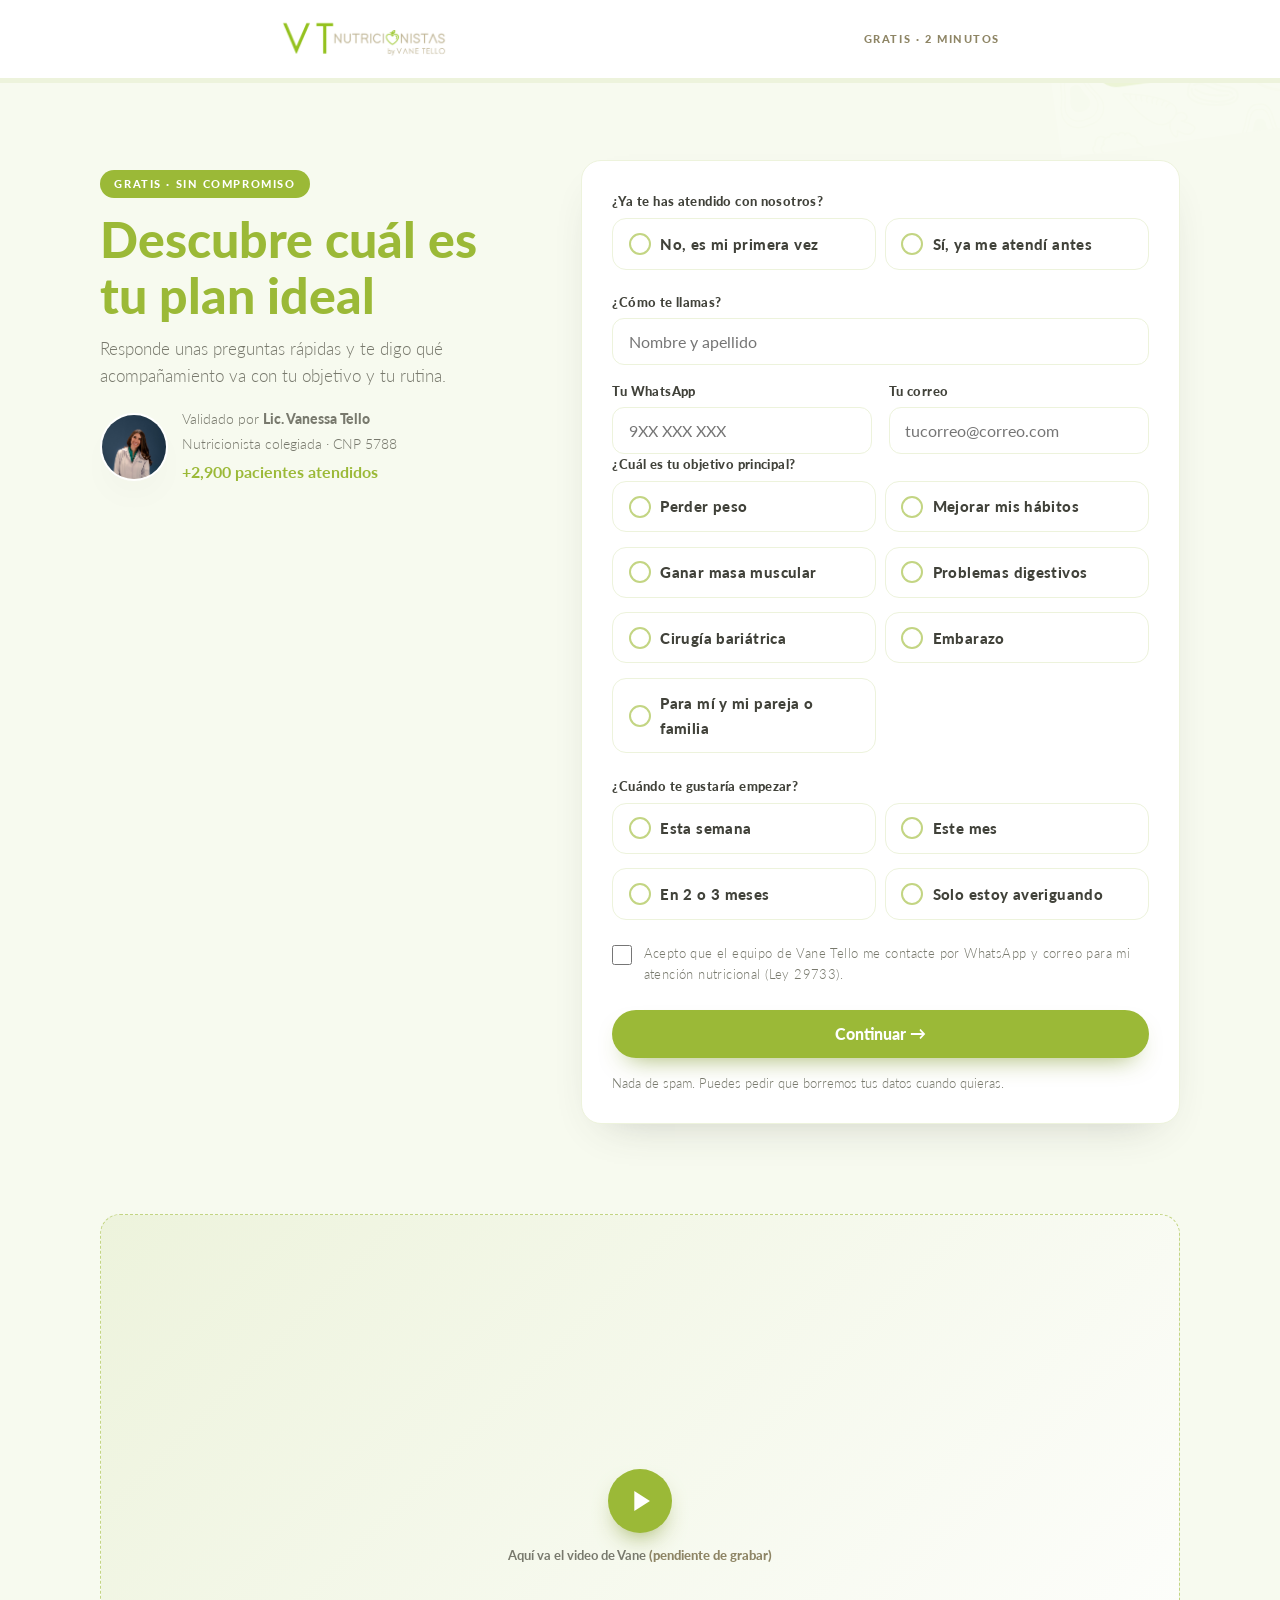
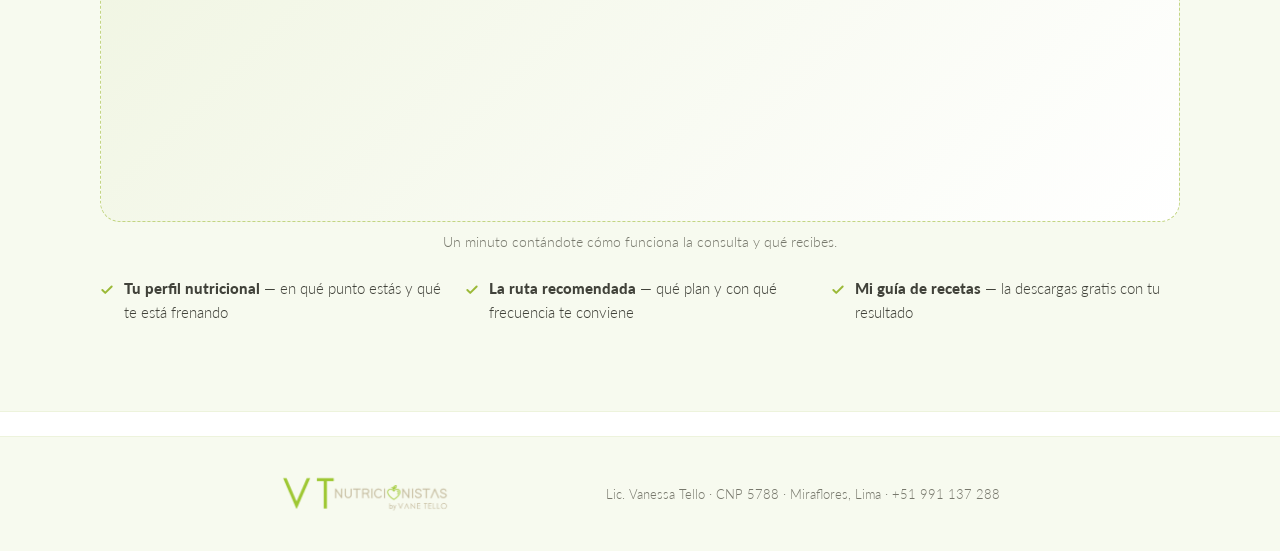
==== commit a1b1e438: "Test: la guía de recetas se abre al terminar (el correo está apagado) y botón para reservar Co-Autho" ====
--- a/index.html
+++ b/index.html
@@ -1,6 +1,6 @@
 <!DOCTYPE html>
 <html lang="es-PE">
-<head>
+<head><script>/* 30-oct: direcciones viejas (Railway, GitHub) pasan al dominio */if(/\.up\.railway\.app$|\.github\.io$/.test(location.hostname))location.replace('https://descubre.vanessatello.com.pe'+location.pathname.replace(/^\/vt-descubre/,'')+location.search+location.hash)</script>
 <meta charset="UTF-8">
 <meta name="viewport" content="width=device-width, initial-scale=1">
 <title>Descubre tu plan ideal · Vane Tello</title>
@@ -359,7 +359,7 @@
     <ul class="entrega">
       <li><b>Tu perfil nutricional</b> — en qué punto estás y qué te está frenando</li>
       <li><b>La ruta recomendada</b> — qué plan y con qué frecuencia te conviene</li>
-      <li><b>Mi guía de recetas</b> — te llega al correo con tu resultado</li>
+      <li><b>Mi guía de recetas</b> — la descargas gratis con tu resultado</li>
     </ul>
   </div>
 </section>
@@ -469,11 +469,11 @@
     </div>
     <div class="res-cta">
       <h2 style="font-size:clamp(1.5rem,3.6vw,2rem)" id="r-cierre">¿Lo vemos juntas?</h2>
-      <!-- OJO: la guía se envía por el workflow del CRM. No publicar hasta que ese envío esté conectado. -->
-      <p class="lead" style="font-size:1rem">Hoy mismo te llega tu guía de recetas al correo. Si quieres avanzar, escríbenos y coordinamos tu primera cita — te confirmamos horarios el mismo día.</p>
+      <p class="lead" style="font-size:1rem">Aquí tienes tu guía de recetas. Si quieres avanzar, reserva tu cita o escríbenos.</p>
+      <div class="acciones" style="justify-content:center;margin-bottom:.8rem"><a class="btn btn-p" href="recetas.html" target="_blank" rel="noopener">Ver mi guía: 10 cenas rápidas</a></div>
       <div class="acciones" style="justify-content:center">
         <a class="btn btn-wa" id="r-wa" href="#" target="_blank" rel="noopener">Escribir al equipo por WhatsApp</a>
-        <a class="btn btn-s" href="index.html#servicios">Ver todos los planes y precios</a>
+        <a class="btn btn-s" href="reservar.html">Reservar mi cita</a>
       </div>
       <p class="aviso">Tus respuestas quedan en tu ficha del consultorio. Las ve solo la Lic. Vanessa
         y su equipo, y sirven para que no tengas que repetir nada en la consulta.</p>
